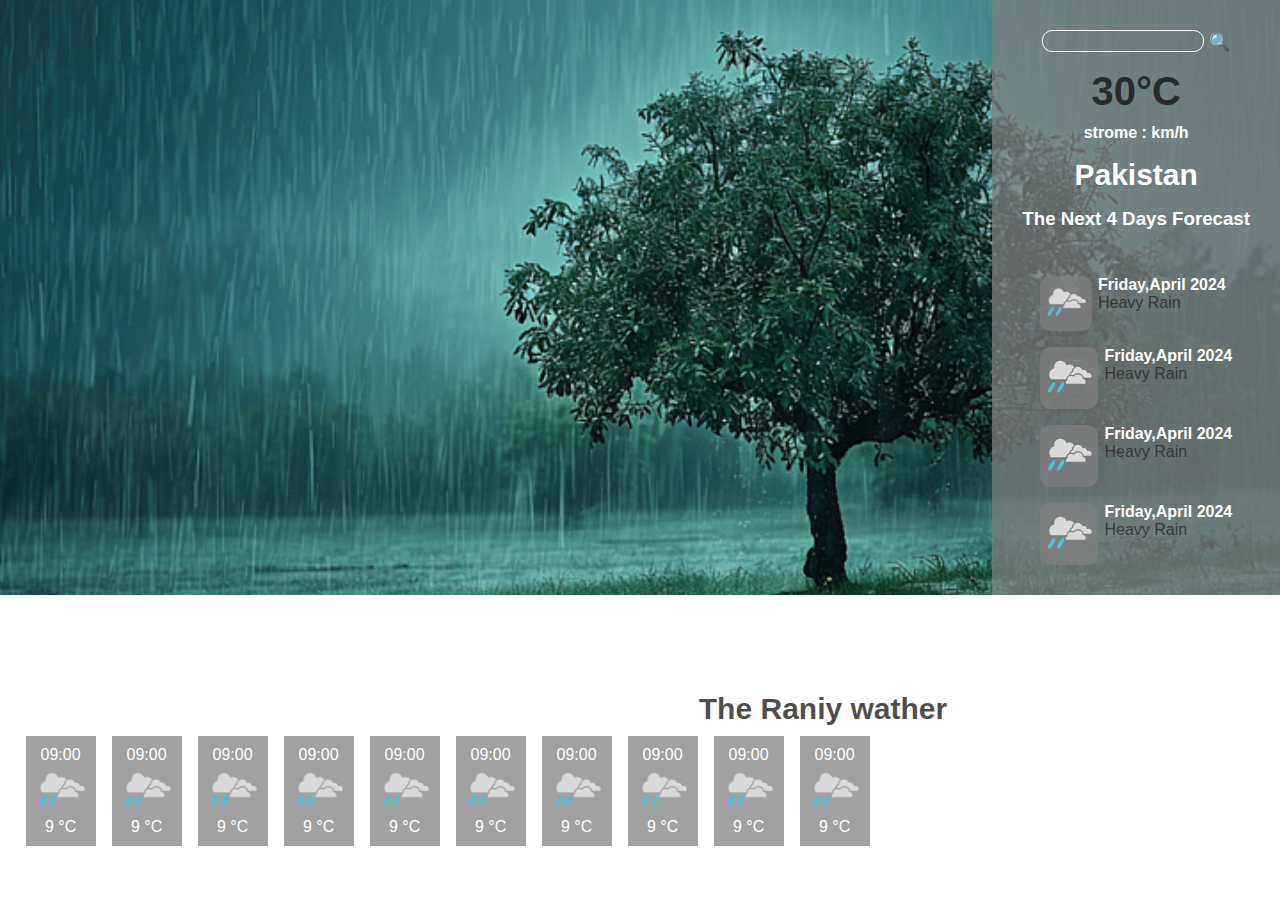
==== weather.html @ 6d6d6643 "setting" ====
<!DOCTYPE html>
<html lang="en">

<head>
    <meta charset="UTF-8">
    <meta name="viewport" content="width=device-width, initial-scale=1.0">
    <title>amazon</title>
    <link rel="stylesheet" href="weather.css">
</head>

<body>
    <header class="wather_contaner">
        <div class="in_hour_data_contaner">
            <div class="first_main">
                <div class="position">
                    <div>
                        <h2 class="maintain">The <span class="w_show">Raniy</span> wather</h2>
                    </div>
                    <div class="position2"> 
                        <div class="first">
                            <p class="time-1">09:00</p>
                            <img src="rainy small.png" class="rainy">
                            <p class="first-1">9 <span>°C</span></p>
                        </div>
                        <div class="first">
                            <p class="time-2">09:00</p>
                            <img src="rainy small.png" class="rainy">
                            <p class="first-2">9 <span>°C</span></p>
                        </div>
                        <div class="first">
                            <p class="time-3">09:00</p>
                            <img src="rainy small.png" class="rainy">
                            <p class="first-3">9 <span>°C</span></p>
                        </div>
                        <div class="first">
                            <p class="time-4">09:00</p>
                            <img src="rainy small.png" class="rainy">
                            <p class="first-4">9 <span>°C</span></p>
                        </div>
                        <div class="first">
                            <p class="time-5">09:00</p>
                            <img src="rainy small.png" class="rainy">
                            <p class="first-5">9 <span>°C</span></p>
                        </div>
                        <div class="first">
                            <p class="time-6">09:00</p>
                            <img src="rainy small.png" class="rainy">
                            <p class="first-6">9 <span>°C</span></p>
                        </div>
                        <div class="first">
                            <p class="time-7">09:00</p>
                            <img src="rainy small.png" class="rainy">
                            <p class="first-7">9 <span>°C</span></p>
                        </div>
                        <div class="first">
                            <p class="time-8">09:00</p>
                            <img src="rainy small.png" class="rainy">
                            <p class="first-8">9 <span>°C</span></p>
                        </div>
                        <div class="first">
                            <p class="time-9">09:00</p>
                            <img src="rainy small.png" class="rainy">
                            <p class="first-9">9 <span>°C</span></p>
                        </div>
                        <div class="first">
                            <p class="time-10">09:00</p>
                            <img src="rainy small.png" class="rainy">
                            <p class="first-10">9 <span>°C</span></p>
                        </div>
                    </div>
                </div>
            </div>
        </div>
        <div class="side_bar">
            <!-- <h1>Check wather</h1> -->
            <div>
                <!-- <img src="side bar.jpeg" class="side_bar_im"> -->
                <input type="text" name="" class="counry_nput">
                <button class="serch_btn">&#x1F50D;</button>
            </div>
            <div class="maintainence">
                <h1 class="maintane_temprature"><span class="t_show">30</span>°C</h1>
                <h4>strome : <span class="st_show"></span>km/h</h4>
            </div>
            <div class="country">
                <h2 class="country_show">Pakistan</h2>
            </div>
            <div>
                <h3 class="forcast">The Next 4 Days Forecast</h3>
            </div>
            <div class="days_Wheater">
                <div class="days_count">
                    <div class="only_img_bg">
                        <img src="rainy small.png" class="imge1">
                    </div>
                    <div>
                        <h4 class="date_1">Friday,April 2024</h4>
                        <p class="condition_1">Heavy Rain</p>
                    </div>
                </div>
                <div class="days_count">
                    <div class="only_img_bg">
                        <img src="rainy small.png" class="imge2">
                    </div>
                    <div>
                        <h4 class="date_2">Friday,April 2024</h4>
                        <p class="condition_2">Heavy Rain</p>
                    </div>
                </div>
                <div class="days_count">
                    <div class="only_img_bg">
                        <img src="rainy small.png" class="imge3">
                    </div>
                    <div>
                        <h4 class="date_3">Friday,April 2024</h4>
                        <p class="condition_3">Heavy Rain</p>
                    </div>
                </div>
                <div class="days_count">
                    <div class="only_img_bg">
                        <img src="rainy small.png" class="imge4">
                    </div>
                    <div>
                        <h4 class="date_4">Friday,April 2024</h4>
                        <p class="condition_4">Heavy Rain</p>
                    </div>
                </div>
            </div>
        </div>
    </header>
    <script src="script/weather.js"></script>
</body>

</html>
---- weather.css ----
*{ 
  margin: 0;
  padding: 0;
}
body {
  font-family: "Lucida Sans", "Lucida Sans Regular", "Lucida Grande",
    "Lucida Sans Unicode", Geneva, Verdana, sans-serif;
}
.wather_contaner {
  display: flex;
  justify-content: space-between;
  flex-wrap: wrap;
  /* flex-direction: column-reverse; */

  
  /* height: 100vh; */
}
.wather_contaner {
  background: url("rany.jpg");
  background-repeat: no-repeat;
  background-size: cover;
  background-position: fixed;
  color: white;
}
.side_bar {
  display: flex;
  flex-direction: column;
  gap: 1rem;
  align-items: center;
  background-color: rgba(128, 128, 128, 0.743);
  backdrop-filter: blur(30);
  padding: 30px;
}
.country_show {
  font-size: 30px;
}
.counry_nput {
  background: none;
  height: 20px;
  border: 1px solid white;
  border-radius: 10px;
  width: 160px;
  text-align: center;
  color: white;
  font-size: 20px;
}
.counry_nput:hover {
  border: 1px solid white;
}
.serch_btn {
  font-size: 17px;
  background: none;
  border: none;
}
.serch_btn:hover {
  font-size: 20px;
}
.maintain{
  color: rgba(40, 37, 37, 0.811);
  font-size: 30px;
  font-weight: bolder;
  padding-bottom: 10px;
}
.maintainence{
  display: flex;
  flex-direction: column;
  align-items: center;
  gap: 10px;
}
.days_count{
  display: flex;
  justify-content: left;
  gap: 0.4rem;
}
.days_Wheater{
  padding-top: 30px;
  display: flex;
  flex-direction: column;
  gap: 1rem;
}
.only_img_bg{
  background: rgba(128, 128, 128, 0.734);
  backdrop-filter: blur(30);
  padding: 5px;
  border-radius: 10px;
}
.condition_1,.condition_2,.condition_3,.condition_4{
  color: rgba(47, 45, 45, 0.857);
}
.maintane_temprature {
  font-size: 40px;
  color: rgba(16, 16, 16, 0.758);
  font-weight: bolder;
}
.maintain {
  text-align: end;
}
.imge1{
  width: 41.5px;
}
.first {
  background:  rgba(128, 128, 128, 0.743);
  backdrop-filter: blur(300);
  text-align: center;
  padding: 10px;
}
.position{
    position: absolute;
    bottom: 6%;
    left: 2%;
    right: 26%;
    /* top: 0%; */
    /* display: flex;
    flex-wrap: wrap;
    justify-content: center; */

}
.rainy{
  width: 50px;
}
.position2{
  display: flex;
  gap: 1rem;
  flex-wrap: wrap;
} 
@media (min-width: 1440px){
  .position{
    position: absolute;
    bottom: -16%;
    left: 8%;

}
}

@media (max-width: 1024px){
  .position{
    display: flex;
    flex-wrap: wrap;
    position: relative;
    justify-content: center;
    left: 0;
  }
  .position2{
    display: flex;
    flex-wrap: wrap;
    justify-content: center;
  }
  .wather_contaner{
    flex-direction: column-reverse;
    gap: 1rem;
  }
  .counry_nput {
    width: 300px;
    height: 30px;
}
}

@media (max-width: 768px) {
  .wather_contaner{
    flex-direction: column-reverse;
    gap: 1rem;
  }
  .weather-title {
      font-size: 20px;
  }
  .position{
    display: flex;
    flex-wrap: wrap;
    position: relative;
    justify-content: center;
    left: 0;
  }
  .position2{
    display: flex;
    flex-wrap: wrap;
    justify-content: center;
  }
  .counry_nput {
      width: 300px;
      height: 30px;
  }
}

@media (max-width: 480px) {
  .wather_contaner{
    flex-direction: column-reverse;
    gap: 1rem;
  }
  .weather-title {
      font-size: 20px;
  }
  .position{
    display: flex;
    flex-wrap: wrap;
    position: relative;
    justify-content: center;
    left: 0;
  }
  .position2{
    display: flex;
    flex-wrap: wrap;
    justify-content: center;
  }
  .counry_nput {
      width: 210px;
      height: 30px;
  }
}
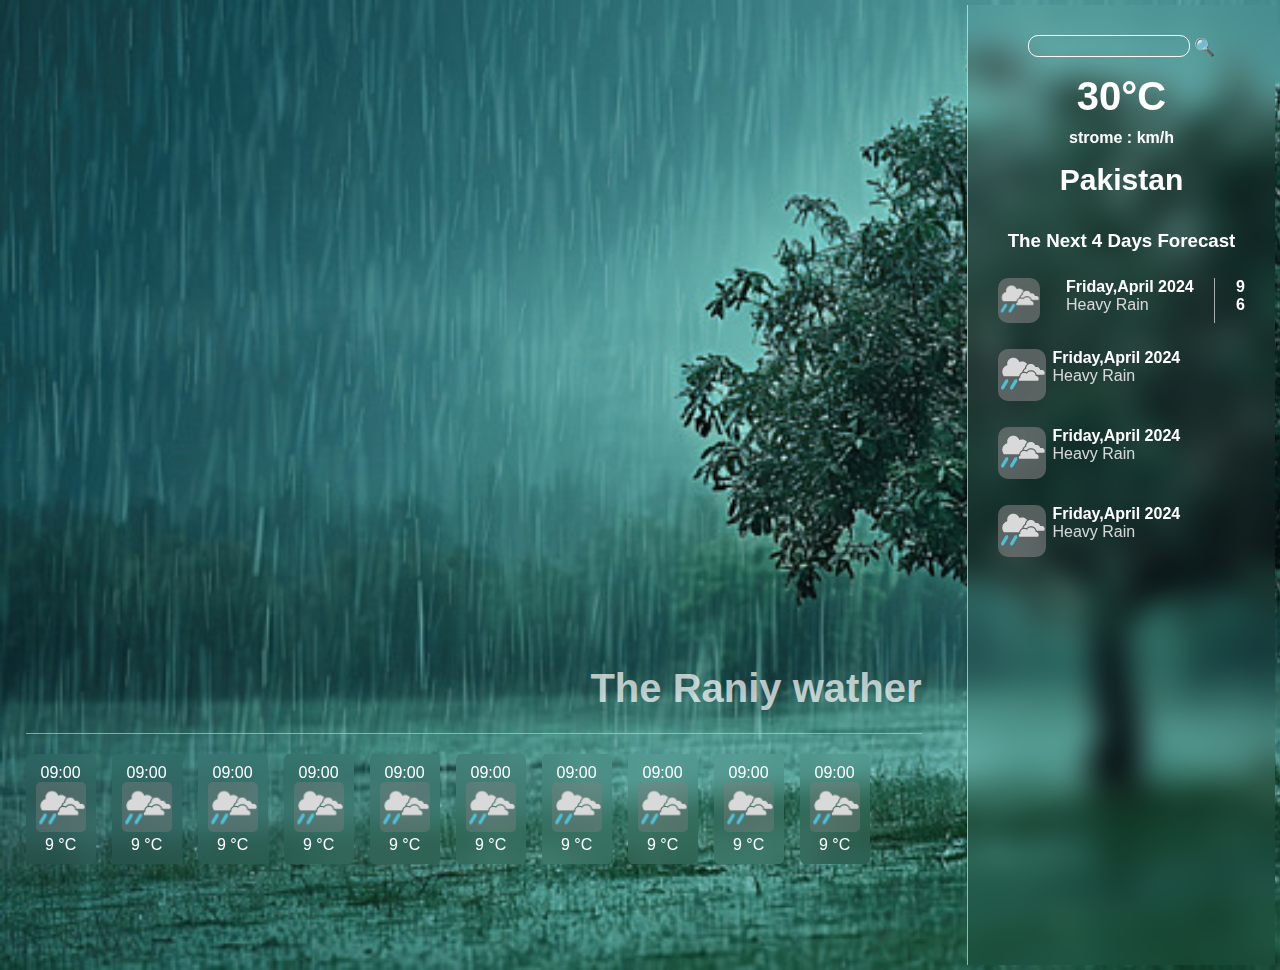
==== commit f89982fd: "required" ====
--- a/weather.html
+++ b/weather.html
@@ -9,125 +9,139 @@
 </head>
 
 <body>
-    <header class="wather_contaner">
-        <div class="in_hour_data_contaner">
-            <div class="first_main">
-                <div class="position">
-                    <div>
-                        <h2 class="maintain">The <span class="w_show">Raniy</span> wather</h2>
+    <div class="first_dive">
+
+        <header class="wather_contaner">
+            <div class="in_hour_data_contaner">
+                <div class="first_main">
+                    <div class="position">
+                        <div>
+                            <h2 class="maintain">The <span class="w_show">Raniy</span> wather</h2>
+                        </div>
+                        <div class="only_line">
+
+                        </div>
+                            <div class="position2">
+                                <div class="first">
+                                    <p class="time-1">09:00</p>
+                                    <img src="rainy small.png" class="rainy">
+                                    <p class="first-1">9 <span>°C</span></p>
+                                </div>
+                                <div class="first">
+                                    <p class="time-2">09:00</p>
+                                    <img src="rainy small.png" class="rainy">
+                                    <p class="first-2">9 <span>°C</span></p>
+                                </div>
+                                <div class="first">
+                                    <p class="time-3">09:00</p>
+                                    <img src="rainy small.png" class="rainy">
+                                    <p class="first-3">9 <span>°C</span></p>
+                                </div>
+                                <div class="first">
+                                    <p class="time-4">09:00</p>
+                                    <img src="rainy small.png" class="rainy">
+                                    <p class="first-4">9 <span>°C</span></p>
+                                </div>
+                                <div class="first">
+                                    <p class="time-5">09:00</p>
+                                    <img src="rainy small.png" class="rainy">
+                                    <p class="first-5">9 <span>°C</span></p>
+                                </div>
+                                <div class="first">
+                                    <p class="time-6">09:00</p>
+                                    <img src="rainy small.png" class="rainy">
+                                    <p class="first-6">9 <span>°C</span></p>
+                                </div>
+                                <div class="first">
+                                    <p class="time-7">09:00</p>
+                                    <img src="rainy small.png" class="rainy">
+                                    <p class="first-7">9 <span>°C</span></p>
+                                </div>
+                                <div class="first">
+                                    <p class="time-8">09:00</p>
+                                    <img src="rainy small.png" class="rainy">
+                                    <p class="first-8">9 <span>°C</span></p>
+                                </div>
+                                <div class="first">
+                                    <p class="time-9">09:00</p>
+                                    <img src="rainy small.png" class="rainy">
+                                    <p class="first-9">9 <span>°C</span></p>
+                                </div>
+                                <div class="first">
+                                    <p class="time-10">09:00</p>
+                                    <img src="rainy small.png" class="rainy">
+                                    <p class="first-10">9 <span>°C</span></p>
+                                </div>
+                            </div>
                     </div>
-                    <div class="position2"> 
-                        <div class="first">
-                            <p class="time-1">09:00</p>
-                            <img src="rainy small.png" class="rainy">
-                            <p class="first-1">9 <span>°C</span></p>
+                </div>
+            </div>
+            <div class="side_bar">
+                <!-- <h1>Check wather</h1> -->
+                <div>
+                    <!-- <img src="side bar.jpeg" class="side_bar_im"> -->
+                    <input type="text" name="" class="counry_nput">
+                    <button class="serch_btn">&#x1F50D;</button>
+                </div>
+                <div class="maintainence">
+                    <h1 class="maintane_temprature"><span class="t_show">30</span>°C</h1>
+                    <h4>strome : <span class="st_show"></span>km/h</h4>
+                </div>
+                <div class="country">
+                    <h2 class="country_show">Pakistan</h2>
+                </div>
+                <div class="jsb">
+        
+                </div>
+                <div>
+                    <h3 class="forcast">The Next 4 Days Forecast</h3>
+                </div>
+                <div class="days_Wheater">
+                    <div class="days_count">
+                        <div class="only_img_bg">
+                            <img src="rainy small.png" class="imge1">
                         </div>
-                        <div class="first">
-                            <p class="time-2">09:00</p>
-                            <img src="rainy small.png" class="rainy">
-                            <p class="first-2">9 <span>°C</span></p>
+                        <div class="border">
+                            <h4 class="date_1">Friday,April 2024</h4>
+                            <p class="condition_1">Heavy Rain</p>
                         </div>
-                        <div class="first">
-                            <p class="time-3">09:00</p>
-                            <img src="rainy small.png" class="rainy">
-                            <p class="first-3">9 <span>°C</span></p>
+                        <div class="min_max_temp">
+                            <p>9</p>
+                            <p>6</p>
                         </div>
-                        <div class="first">
-                            <p class="time-4">09:00</p>
-                            <img src="rainy small.png" class="rainy">
-                            <p class="first-4">9 <span>°C</span></p>
+                    </div>
+                    <div class="days_count">
+                        <div class="only_img_bg">
+                            <img src="rainy small.png" class="imge2">
                         </div>
-                        <div class="first">
-                            <p class="time-5">09:00</p>
-                            <img src="rainy small.png" class="rainy">
-                            <p class="first-5">9 <span>°C</span></p>
+                        <div>
+                            <h4 class="date_2">Friday,April 2024</h4>
+                            <p class="condition_2">Heavy Rain</p>
                         </div>
-                        <div class="first">
-                            <p class="time-6">09:00</p>
-                            <img src="rainy small.png" class="rainy">
-                            <p class="first-6">9 <span>°C</span></p>
+
+                    </div>
+                    <div class="days_count">
+                        <div class="only_img_bg">
+                            <img src="rainy small.png" class="imge3">
                         </div>
-                        <div class="first">
-                            <p class="time-7">09:00</p>
-                            <img src="rainy small.png" class="rainy">
-                            <p class="first-7">9 <span>°C</span></p>
+                        <div>
+                            <h4 class="date_3">Friday,April 2024</h4>
+                            <p class="condition_3">Heavy Rain</p>
                         </div>
-                        <div class="first">
-                            <p class="time-8">09:00</p>
-                            <img src="rainy small.png" class="rainy">
-                            <p class="first-8">9 <span>°C</span></p>
+                    </div>
+                    <div class="days_count">
+                        <div class="only_img_bg">
+                            <img src="rainy small.png" class="imge4">
                         </div>
-                        <div class="first">
-                            <p class="time-9">09:00</p>
-                            <img src="rainy small.png" class="rainy">
-                            <p class="first-9">9 <span>°C</span></p>
-                        </div>
-                        <div class="first">
-                            <p class="time-10">09:00</p>
-                            <img src="rainy small.png" class="rainy">
-                            <p class="first-10">9 <span>°C</span></p>
+                        <div>
+                            <h4 class="date_4">Friday,April 2024</h4>
+                            <p class="condition_4">Heavy Rain</p>
                         </div>
                     </div>
                 </div>
             </div>
-        </div>
-        <div class="side_bar">
-            <!-- <h1>Check wather</h1> -->
-            <div>
-                <!-- <img src="side bar.jpeg" class="side_bar_im"> -->
-                <input type="text" name="" class="counry_nput">
-                <button class="serch_btn">&#x1F50D;</button>
-            </div>
-            <div class="maintainence">
-                <h1 class="maintane_temprature"><span class="t_show">30</span>°C</h1>
-                <h4>strome : <span class="st_show"></span>km/h</h4>
-            </div>
-            <div class="country">
-                <h2 class="country_show">Pakistan</h2>
-            </div>
-            <div>
-                <h3 class="forcast">The Next 4 Days Forecast</h3>
-            </div>
-            <div class="days_Wheater">
-                <div class="days_count">
-                    <div class="only_img_bg">
-                        <img src="rainy small.png" class="imge1">
-                    </div>
-                    <div>
-                        <h4 class="date_1">Friday,April 2024</h4>
-                        <p class="condition_1">Heavy Rain</p>
-                    </div>
-                </div>
-                <div class="days_count">
-                    <div class="only_img_bg">
-                        <img src="rainy small.png" class="imge2">
-                    </div>
-                    <div>
-                        <h4 class="date_2">Friday,April 2024</h4>
-                        <p class="condition_2">Heavy Rain</p>
-                    </div>
-                </div>
-                <div class="days_count">
-                    <div class="only_img_bg">
-                        <img src="rainy small.png" class="imge3">
-                    </div>
-                    <div>
-                        <h4 class="date_3">Friday,April 2024</h4>
-                        <p class="condition_3">Heavy Rain</p>
-                    </div>
-                </div>
-                <div class="days_count">
-                    <div class="only_img_bg">
-                        <img src="rainy small.png" class="imge4">
-                    </div>
-                    <div>
-                        <h4 class="date_4">Friday,April 2024</h4>
-                        <p class="condition_4">Heavy Rain</p>
-                    </div>
-                </div>
-            </div>
-        </div>
-    </header>
+        </header>
+    </div>
     <script src="script/weather.js"></script>
 </body>
 
--- a/weather.css
+++ b/weather.css
@@ -3,6 +3,7 @@
   padding: 0;
 }
 body {
+  scroll-behavior:smooth;
   font-family: "Lucida Sans", "Lucida Sans Regular", "Lucida Grande",
     "Lucida Sans Unicode", Geneva, Verdana, sans-serif;
 }
@@ -10,26 +11,34 @@
   display: flex;
   justify-content: space-between;
   flex-wrap: wrap;
+  border: 5px solid gray;
+  border-color: transparent;
+  /* padding: 10px; */
   /* flex-direction: column-reverse; */
 
   
   /* height: 100vh; */
 }
-.wather_contaner {
+.first_dive {
   background: url("rany.jpg");
   background-repeat: no-repeat;
   background-size: cover;
   background-position: fixed;
   color: white;
+  max-height: max-content;
 }
 .side_bar {
   display: flex;
   flex-direction: column;
   gap: 1rem;
   align-items: center;
-  background-color: rgba(128, 128, 128, 0.743);
-  backdrop-filter: blur(30);
+  /* background: gray; */
+  background-color: rgb(128 128 128 / 60%);
+  background-color: transparent;
+  backdrop-filter: blur(15px);
   padding: 30px;
+  height: 100vh;
+  border-left: 0.5px solid rgba(255, 255, 255, 0.563);
 }
 .country_show {
   font-size: 30px;
@@ -56,10 +65,10 @@
   font-size: 20px;
 }
 .maintain{
-  color: rgba(40, 37, 37, 0.811);
-  font-size: 30px;
+  color: rgba(255, 255, 255, 0.686);
+  font-size: 40px;
   font-weight: bolder;
-  padding-bottom: 10px;
+  padding-bottom: 22px;
 }
 .maintainence{
   display: flex;
@@ -69,27 +78,38 @@
 }
 .days_count{
   display: flex;
+  padding-top: 10px;
+  /* flex-direction: row; */
   justify-content: left;
   gap: 0.4rem;
 }
 .days_Wheater{
-  padding-top: 30px;
   display: flex;
   flex-direction: column;
+  justify-content:left;
   gap: 1rem;
 }
+.border{
+  border-right: 1px solid rgba(255, 255, 255, 0.617);
+  padding: 0 20px;
+
+}
+.min_max_temp{
+  padding-left: 15px;
+  font-weight: bold;
+}
 .only_img_bg{
-  background: rgba(128, 128, 128, 0.734);
+  background: rgb(128 128 128 / 60%);
   backdrop-filter: blur(30);
-  padding: 5px;
+  /* padding: 5px; */
   border-radius: 10px;
 }
 .condition_1,.condition_2,.condition_3,.condition_4{
-  color: rgba(47, 45, 45, 0.857);
+  color: rgba(244, 242, 242, 0.859);
 }
 .maintane_temprature {
   font-size: 40px;
-  color: rgba(16, 16, 16, 0.758);
+  color: white;
   font-weight: bolder;
 }
 .maintain {
@@ -99,20 +119,37 @@
   width: 41.5px;
 }
 .first {
-  background:  rgba(128, 128, 128, 0.743);
-  backdrop-filter: blur(300);
+  background-color: rgb(128 128 128 / 60%);
+  background-color: transparent;
+  backdrop-filter: blur(15px);
   text-align: center;
   padding: 10px;
+  border-radius: 6%;
+}
+.rainy{
+  background: rgba(128, 128, 128, 0.399);
+  backdrop-filter: blur(30);
+  border-radius: 5px;
+}
+.time{
+  text-decoration: underline;
+  text-underline-offset: 5px;
+  padding-bottom:6px ;
+  font-size: 14px;
+  text-decoration-color:rgba(169, 163, 163, 0.575) ;
+}
+.temperature{
+  font-weight: bolder;
+}
+.jsb{
+  border-bottom: 1px solid rgb(10, 9, 9);
 }
 .position{
     position: absolute;
-    bottom: 6%;
+    bottom: 4%;
     left: 2%;
-    right: 26%;
-    /* top: 0%; */
-    /* display: flex;
-    flex-wrap: wrap;
-    justify-content: center; */
+    right: 28%;
+    gap: 2rem;
 
 }
 .rainy{
@@ -123,6 +160,10 @@
   gap: 1rem;
   flex-wrap: wrap;
 } 
+.only_line{
+  border-top: 1px solid rgba(202, 198, 198, 0.676);
+  padding: 10px 0;
+}
 @media (min-width: 1440px){
   .position{
     position: absolute;
